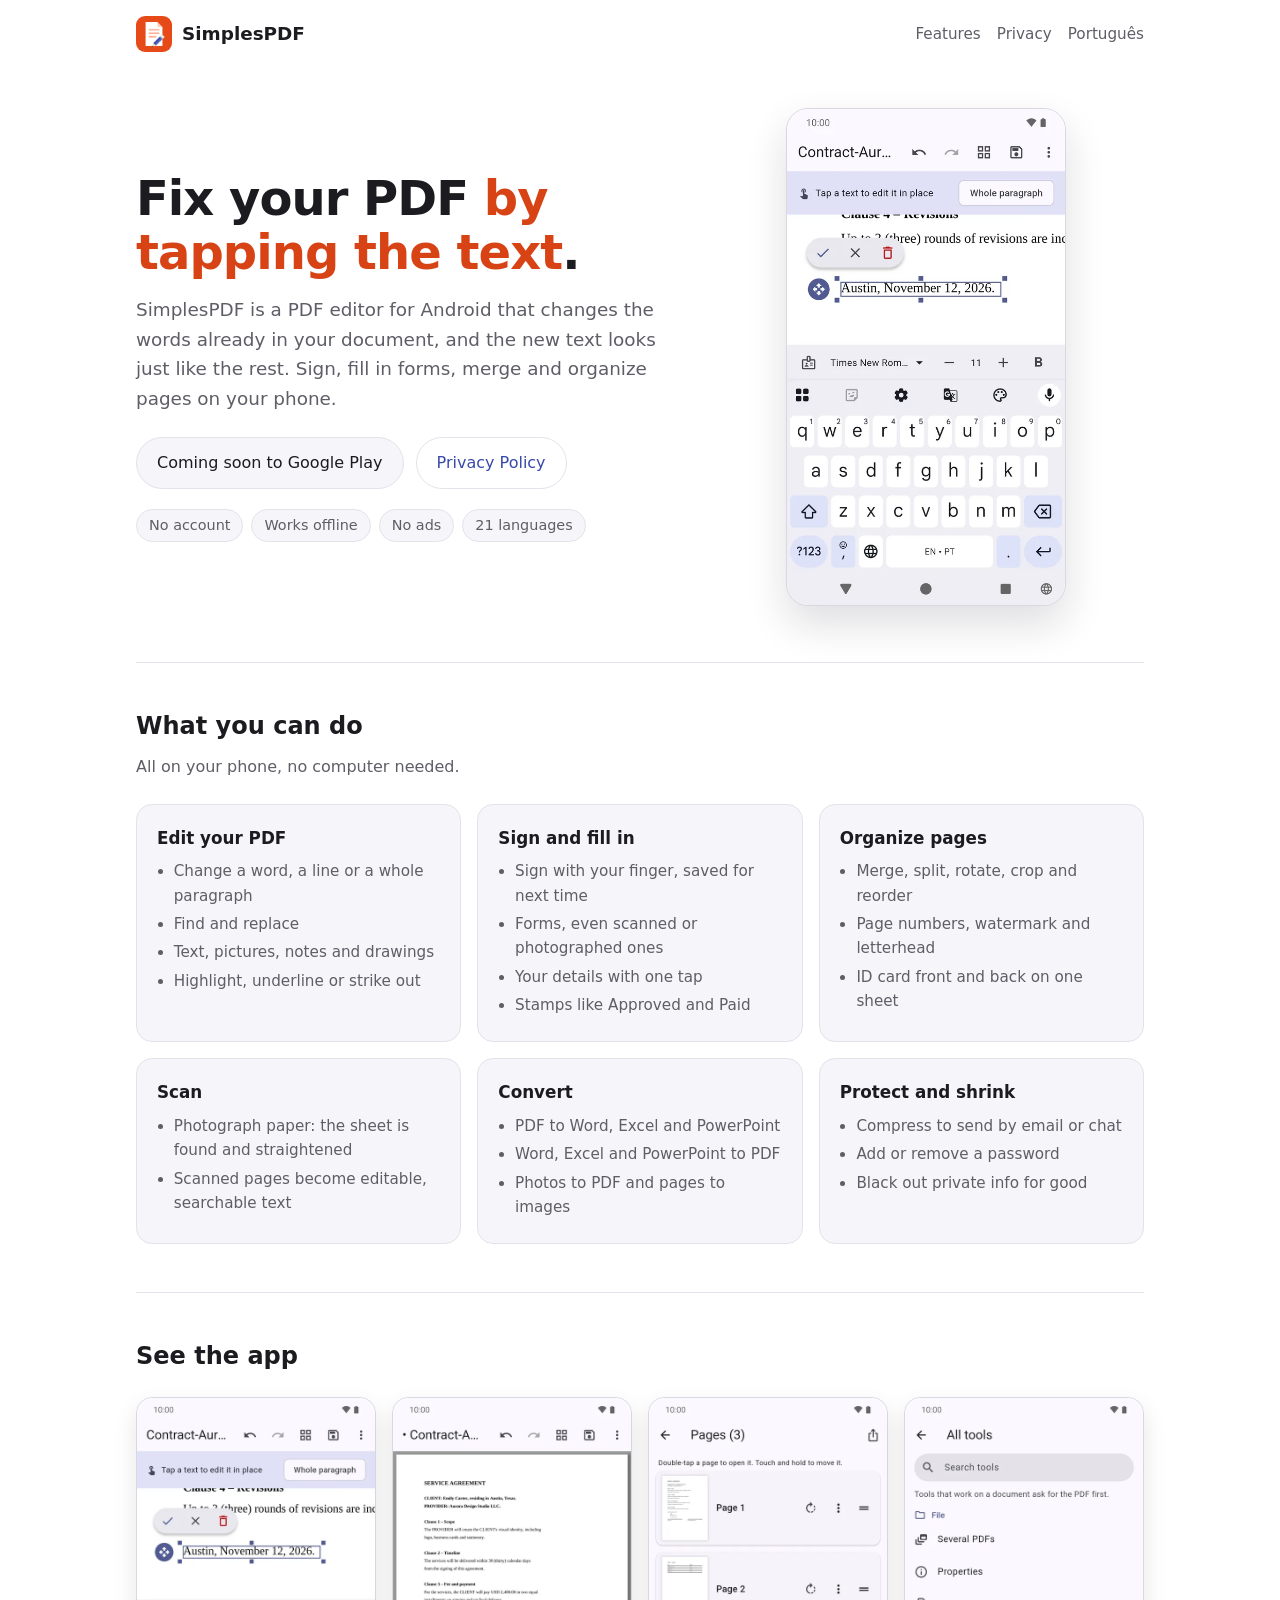
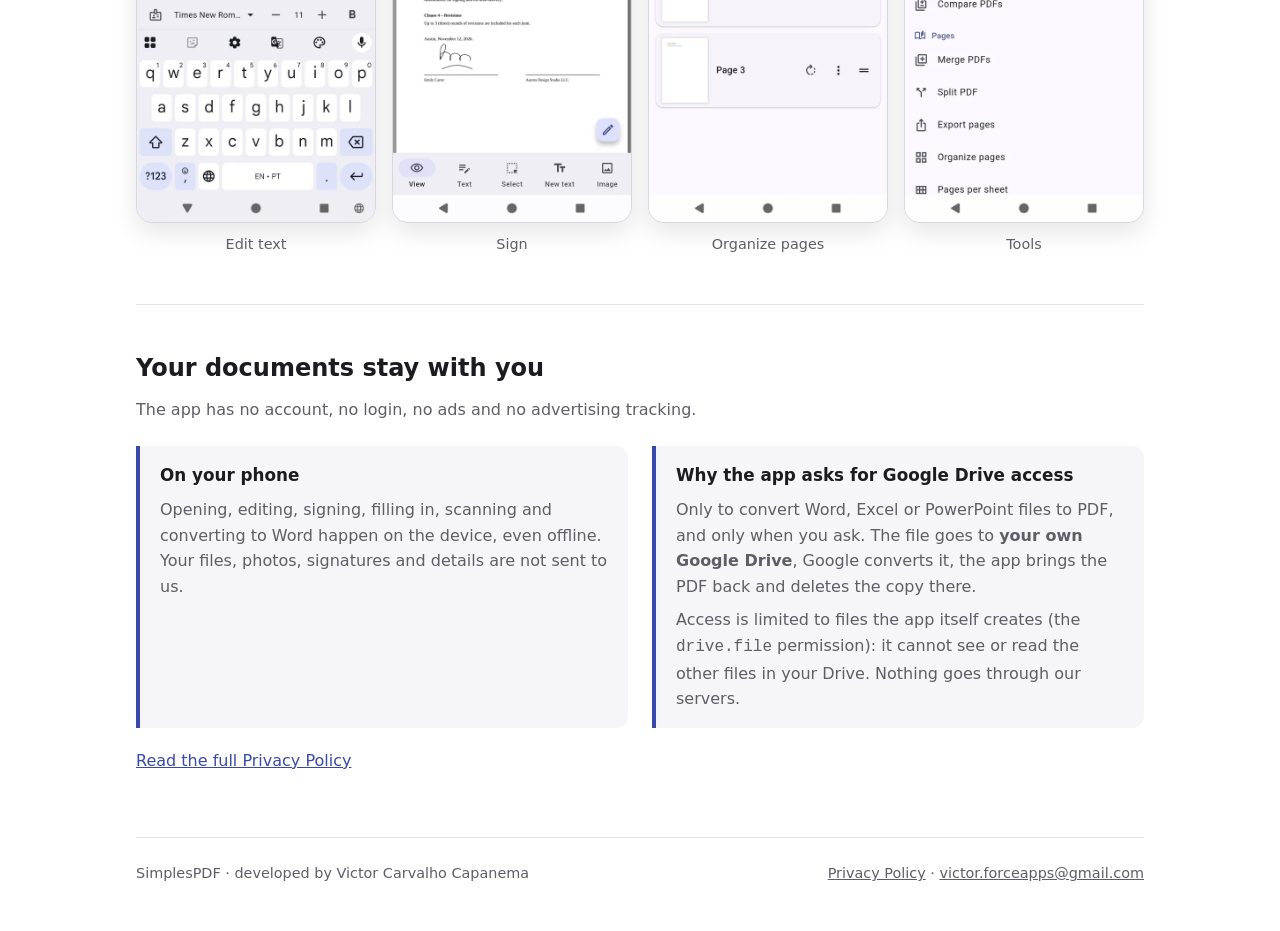
==== en/index.html @ be230e7e "New home page: features, screenshots, Google Drive explanation, English version with browser-languag" ====
<!doctype html>
<html lang="en">
<head>
<meta charset="utf-8">
<meta name="viewport" content="width=device-width, initial-scale=1">
<title>SimplesPDF – PDF editor for Android</title>
<meta name="description" content="SimplesPDF: edit the text already in your PDF, sign, fill in forms, merge and organize pages on your phone. No account, works offline.">
<link rel="icon" href="../favicon.png">
<link rel="stylesheet" href="../style.css">
<link rel="alternate" hreflang="pt-BR" href="../">
<link rel="alternate" hreflang="en" href="./">
</head>
<body class="home">
<main>

<header class="topbar">
  <a class="brand" href="./"><img src="../img/icon-192.png" alt="" width="36" height="36">SimplesPDF</a>
  <nav>
    <a class="hide-sm" href="#features">Features</a>
    <a class="hide-sm" href="#privacy">Privacy</a>
    <a href="../" hreflang="pt-BR" lang="pt-BR" onclick="try{localStorage.setItem('lang','pt')}catch(e){}">Português</a>
  </nav>
</header>

<section class="hero">
  <div>
    <h1>Fix your PDF <em>by tapping the text</em>.</h1>
    <p class="lead">SimplesPDF is a PDF editor for Android that changes the words already in your document,
    and the new text looks just like the rest. Sign, fill in forms, merge and organize pages on your phone.</p>
    <div class="cta">
      <span class="badge soon">Coming soon to Google Play</span>
      <a class="badge ghost" href="../privacy/">Privacy Policy</a>
    </div>
    <ul class="pill-list">
      <li>No account</li>
      <li>Works offline</li>
      <li>No ads</li>
      <li>21 languages</li>
    </ul>
  </div>
  <div class="hero-shot">
    <img class="phone" src="../img/03-edit-en.webp" width="540" height="960"
         alt="SimplesPDF editing the date of a contract right in the PDF text">
  </div>
</section>

<section class="block" id="features">
  <h2>What you can do</h2>
  <p class="section-lead">All on your phone, no computer needed.</p>
  <div class="features">
    <div class="feature">
      <h3>Edit your PDF</h3>
      <ul>
        <li>Change a word, a line or a whole paragraph</li>
        <li>Find and replace</li>
        <li>Text, pictures, notes and drawings</li>
        <li>Highlight, underline or strike out</li>
      </ul>
    </div>
    <div class="feature">
      <h3>Sign and fill in</h3>
      <ul>
        <li>Sign with your finger, saved for next time</li>
        <li>Forms, even scanned or photographed ones</li>
        <li>Your details with one tap</li>
        <li>Stamps like Approved and Paid</li>
      </ul>
    </div>
    <div class="feature">
      <h3>Organize pages</h3>
      <ul>
        <li>Merge, split, rotate, crop and reorder</li>
        <li>Page numbers, watermark and letterhead</li>
        <li>ID card front and back on one sheet</li>
      </ul>
    </div>
    <div class="feature">
      <h3>Scan</h3>
      <ul>
        <li>Photograph paper: the sheet is found and straightened</li>
        <li>Scanned pages become editable, searchable text</li>
      </ul>
    </div>
    <div class="feature">
      <h3>Convert</h3>
      <ul>
        <li>PDF to Word, Excel and PowerPoint</li>
        <li>Word, Excel and PowerPoint to PDF</li>
        <li>Photos to PDF and pages to images</li>
      </ul>
    </div>
    <div class="feature">
      <h3>Protect and shrink</h3>
      <ul>
        <li>Compress to send by email or chat</li>
        <li>Add or remove a password</li>
        <li>Black out private info for good</li>
      </ul>
    </div>
  </div>
</section>

<section class="block">
  <h2>See the app</h2>
  <div class="gallery">
    <figure><img class="phone" src="../img/03-edit-en.webp" width="540" height="960" loading="lazy" alt="Editing the text of a contract"><figcaption>Edit text</figcaption></figure>
    <figure><img class="phone" src="../img/04-sign-en.webp" width="540" height="960" loading="lazy" alt="Signing a document with a finger"><figcaption>Sign</figcaption></figure>
    <figure><img class="phone" src="../img/05-pages-en.webp" width="540" height="960" loading="lazy" alt="Page thumbnails to reorder"><figcaption>Organize pages</figcaption></figure>
    <figure><img class="phone" src="../img/06-tools-en.webp" width="540" height="960" loading="lazy" alt="List of the app's tools"><figcaption>Tools</figcaption></figure>
  </div>
</section>

<section class="block" id="privacy">
  <h2>Your documents stay with you</h2>
  <p class="section-lead">The app has no account, no login, no ads and no advertising tracking.</p>
  <div class="privacy-grid">
    <div class="callout">
      <h3>On your phone</h3>
      <p>Opening, editing, signing, filling in, scanning and converting to Word happen on the device,
      even offline. Your files, photos, signatures and details are not sent to us.</p>
    </div>
    <div class="callout" id="google-drive">
      <h3>Why the app asks for Google Drive access</h3>
      <p>Only to convert Word, Excel or PowerPoint files to PDF, and only when you ask. The file goes to
      <strong>your own Google Drive</strong>, Google converts it, the app brings the PDF back and deletes the copy there.</p>
      <p>Access is limited to files the app itself creates (the <code>drive.file</code> permission): it cannot
      see or read the other files in your Drive. Nothing goes through our servers.</p>
    </div>
  </div>
  <p style="margin-top:20px"><a href="../privacy/">Read the full Privacy Policy</a></p>
</section>

<footer class="site">
  <span>SimplesPDF · developed by Victor Carvalho Capanema</span>
  <span><a href="../privacy/">Privacy Policy</a> · <a href="mailto:victor.forceapps@gmail.com">victor.forceapps@gmail.com</a></span>
</footer>

</main>
</body>
</html>
---- style.css ----
:root {
  --bg: #ffffff;
  --surface: #f6f5fa;
  --text: #1c1b1f;
  --muted: #5f5d66;
  --link: #3949ab;
  --line: #e4e2ea;
  --brand: #d84315;
  --brand-ink: #ffffff;
  --accent: #3949ab;
  --shot-border: #d9d7e0;
}
@media (prefers-color-scheme: dark) {
  :root {
    --bg: #131318;
    --surface: #1c1b22;
    --text: #e6e1e9;
    --muted: #a8a4b0;
    --link: #9fa8ff;
    --line: #2e2d35;
    --brand: #ff8a65;
    --brand-ink: #1a0d08;
    --accent: #9fa8ff;
    --shot-border: #34333c;
  }
}
* { box-sizing: border-box; }
body {
  margin: 0;
  background: var(--bg);
  color: var(--text);
  font: 16px/1.6 system-ui, -apple-system, "Segoe UI", Roboto, sans-serif;
}
main { max-width: 720px; margin: 0 auto; padding: 32px 16px 64px; }
h1 { font-size: 1.8rem; line-height: 1.25; margin: 0 0 4px; }
h2 { font-size: 1.2rem; margin: 32px 0 8px; padding-top: 16px; border-top: 1px solid var(--line); }
a { color: var(--link); }
.meta, .lang { color: var(--muted); font-size: 0.9rem; }
.lang { text-align: right; margin: 0 0 8px; }
ul { padding-left: 1.2em; }
li { margin: 4px 0; }

/* ---------- Home page ---------- */
.home main { max-width: 1040px; padding: 0 16px 48px; }
.home h2 { border-top: 0; padding-top: 0; margin: 0 0 12px; font-size: 1.5rem; line-height: 1.3; }
.section-lead { color: var(--muted); margin: 0; max-width: 40em; }
.topbar {
  display: flex; align-items: center; justify-content: space-between;
  gap: 12px; padding: 16px 0;
}
.brand { display: flex; align-items: center; gap: 10px; font-weight: 700; font-size: 1.15rem; color: var(--text); text-decoration: none; }
.brand img { width: 36px; height: 36px; border-radius: 9px; }
.topbar nav { display: flex; gap: 16px; font-size: 0.95rem; }
.topbar nav a { color: var(--muted); text-decoration: none; }
.topbar nav a:hover { color: var(--text); text-decoration: underline; }

.hero {
  display: grid; grid-template-columns: 1.1fr 0.9fr; gap: 40px; align-items: center;
  padding: 40px 0 56px;
}
.hero h1 { font-size: clamp(2rem, 4.5vw, 3rem); line-height: 1.12; letter-spacing: -0.02em; margin: 0 0 16px; }
.hero h1 em { font-style: normal; color: var(--brand); }
.hero p.lead { font-size: 1.15rem; color: var(--muted); margin: 0 0 24px; max-width: 34em; }
.cta { display: flex; flex-wrap: wrap; gap: 12px; align-items: center; }
.badge {
  display: inline-flex; align-items: center; gap: 8px;
  background: var(--brand); color: var(--brand-ink);
  padding: 12px 20px; border-radius: 999px; font-weight: 600; text-decoration: none;
}
.badge.soon { background: var(--surface); color: var(--text); border: 1px solid var(--line); font-weight: 500; }
.badge.ghost { background: transparent; color: var(--link); border: 1px solid var(--line); font-weight: 500; }
.pill-list { display: flex; flex-wrap: wrap; gap: 8px; list-style: none; padding: 0; margin: 20px 0 0; }
.pill-list li { margin: 0; font-size: 0.9rem; color: var(--muted); background: var(--surface); border: 1px solid var(--line); padding: 4px 12px; border-radius: 999px; }
.hero-shot { justify-self: center; width: 100%; display: flex; justify-content: center; }

.phone {
  width: 100%; max-width: 280px; aspect-ratio: 9 / 16; height: auto; display: block;
  border-radius: 22px; border: 1px solid var(--shot-border);
  box-shadow: 0 18px 40px rgba(20, 20, 40, 0.14);
  background: var(--surface);
}

section.block { padding: 48px 0; border-top: 1px solid var(--line); }
.features { display: grid; grid-template-columns: repeat(3, 1fr); gap: 16px; margin-top: 24px; }
.feature { background: var(--surface); border: 1px solid var(--line); border-radius: 16px; padding: 20px; }
.feature h3 { margin: 0 0 8px; font-size: 1.05rem; }
.feature ul { margin: 0; padding-left: 1.1em; color: var(--muted); font-size: 0.95rem; }

.gallery { display: grid; grid-template-columns: repeat(4, 1fr); gap: 16px; margin-top: 24px; }
.gallery figure { margin: 0; text-align: center; }
.gallery figcaption { font-size: 0.9rem; color: var(--muted); margin-top: 10px; }
.gallery .phone { max-width: 100%; border-radius: 16px; box-shadow: 0 10px 24px rgba(20, 20, 40, 0.10); }

.privacy-grid { display: grid; grid-template-columns: 1fr 1fr; gap: 24px; margin-top: 24px; }
.callout { border-left: 4px solid var(--accent); background: var(--surface); padding: 16px 20px; border-radius: 0 12px 12px 0; }
.callout h3 { margin: 0 0 8px; font-size: 1.05rem; }
.callout p, .callout ul { margin: 0 0 8px; color: var(--muted); }
.callout p:last-child, .callout ul:last-child { margin-bottom: 0; }

footer.site {
  border-top: 1px solid var(--line); padding: 24px 0 0;
  display: flex; flex-wrap: wrap; gap: 8px 24px; justify-content: space-between;
  color: var(--muted); font-size: 0.9rem;
}
footer.site a { color: var(--muted); }

@media (max-width: 860px) {
  .hero { grid-template-columns: 1fr; gap: 32px; padding-top: 24px; }
  .features { grid-template-columns: 1fr 1fr; }
  .gallery { grid-template-columns: 1fr 1fr; }
  .privacy-grid { grid-template-columns: 1fr; }
}
@media (max-width: 540px) {
  .features { grid-template-columns: 1fr; }
  .topbar nav .hide-sm { display: none; }
  .hero-shot .phone { max-width: 240px; }
}
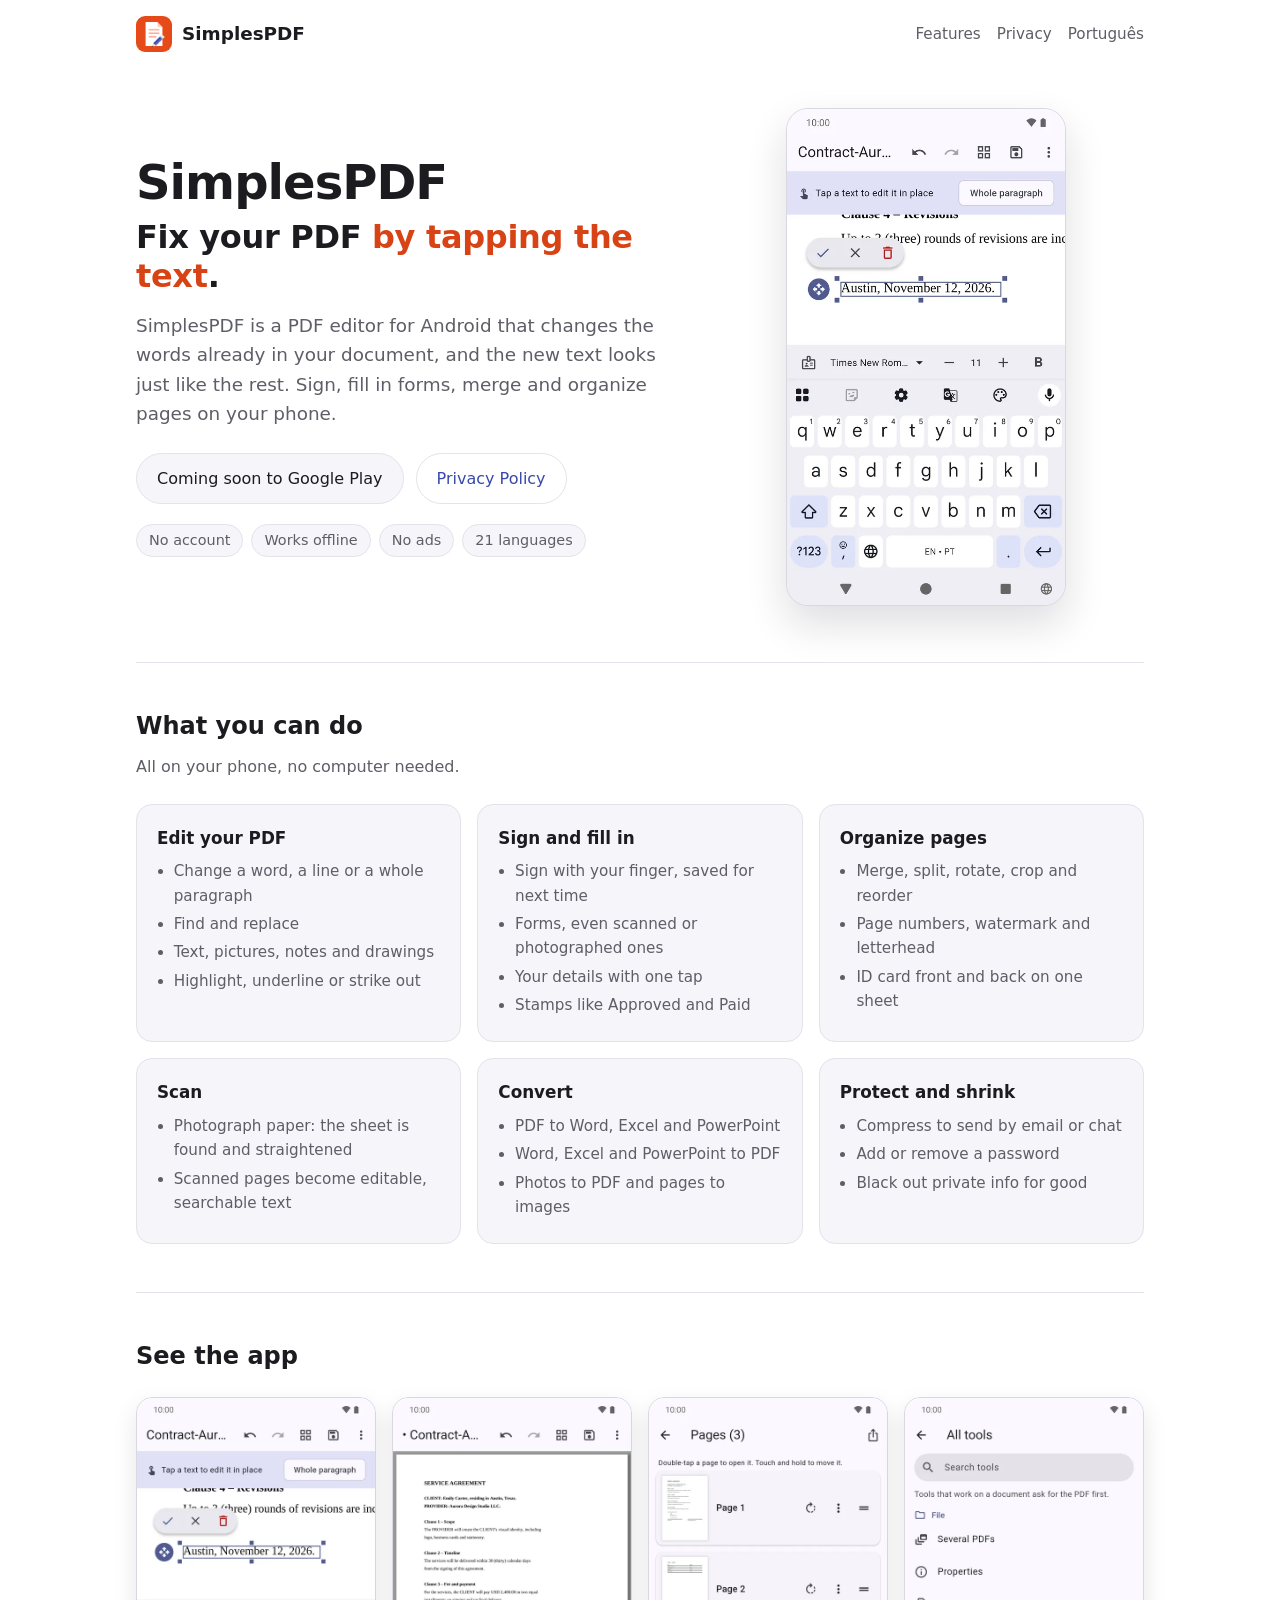
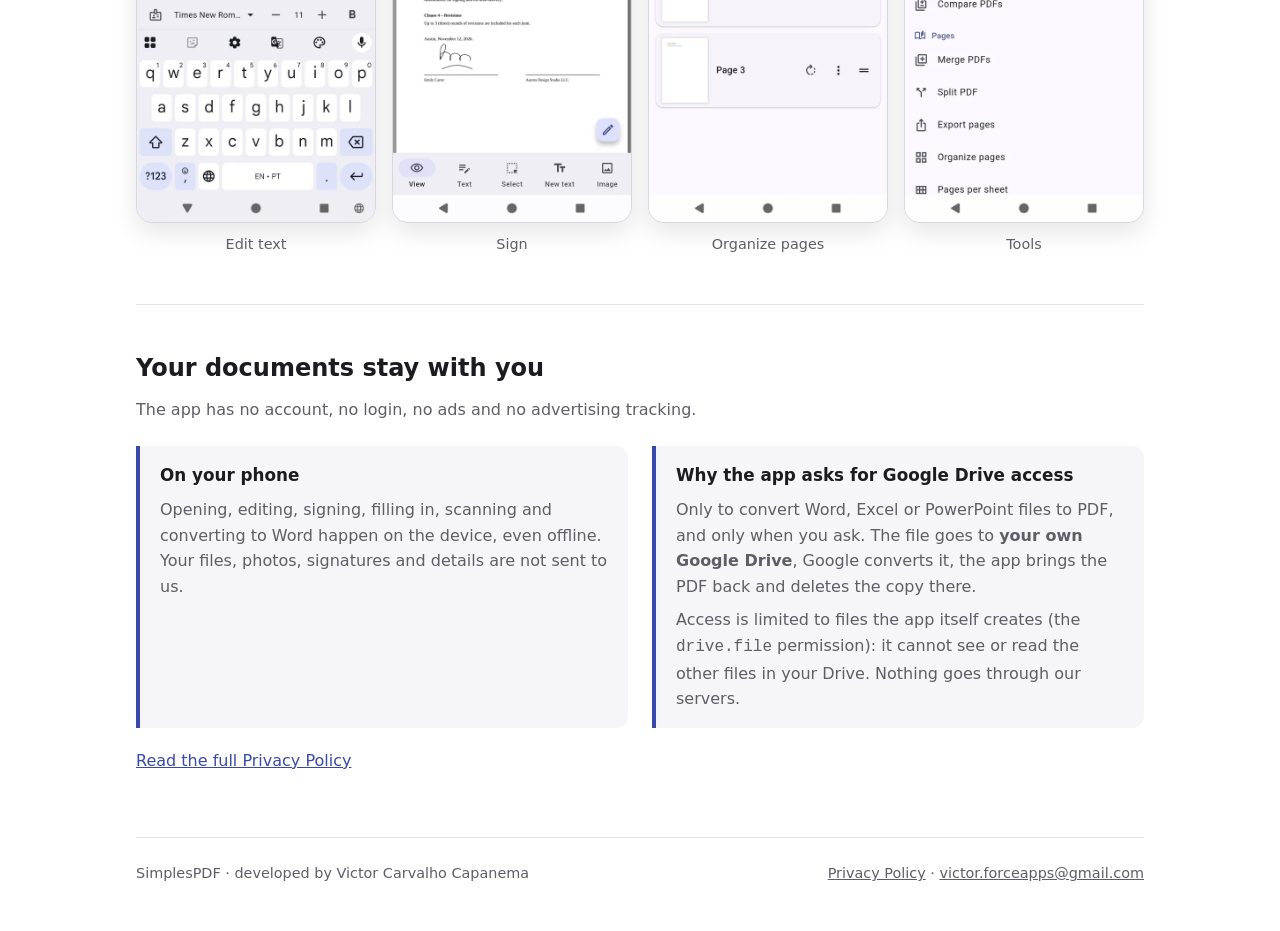
==== commit 75e70a94: "Home page: app name as the main heading, no automatic redirect to English" ====
--- a/en/index.html
+++ b/en/index.html
@@ -3,7 +3,7 @@
 <head>
 <meta charset="utf-8">
 <meta name="viewport" content="width=device-width, initial-scale=1">
-<title>SimplesPDF – PDF editor for Android</title>
+<title>SimplesPDF</title>
 <meta name="description" content="SimplesPDF: edit the text already in your PDF, sign, fill in forms, merge and organize pages on your phone. No account, works offline.">
 <link rel="icon" href="../favicon.png">
 <link rel="stylesheet" href="../style.css">
@@ -24,7 +24,8 @@
 
 <section class="hero">
   <div>
-    <h1>Fix your PDF <em>by tapping the text</em>.</h1>
+    <h1>SimplesPDF</h1>
+    <p class="tagline">Fix your PDF <em>by tapping the text</em>.</p>
     <p class="lead">SimplesPDF is a PDF editor for Android that changes the words already in your document,
     and the new text looks just like the rest. Sign, fill in forms, merge and organize pages on your phone.</p>
     <div class="cta">
--- a/style.css
+++ b/style.css
@@ -59,7 +59,9 @@
   padding: 40px 0 56px;
 }
 .hero h1 { font-size: clamp(2rem, 4.5vw, 3rem); line-height: 1.12; letter-spacing: -0.02em; margin: 0 0 16px; }
-.hero h1 em { font-style: normal; color: var(--brand); }
+.hero h1 + .tagline { margin-top: -8px; }
+.hero .tagline { font-size: clamp(1.4rem, 3vw, 2rem); font-weight: 700; line-height: 1.2; letter-spacing: -0.01em; margin: 0 0 16px; }
+.hero .tagline em { font-style: normal; color: var(--brand); }
 .hero p.lead { font-size: 1.15rem; color: var(--muted); margin: 0 0 24px; max-width: 34em; }
 .cta { display: flex; flex-wrap: wrap; gap: 12px; align-items: center; }
 .badge {
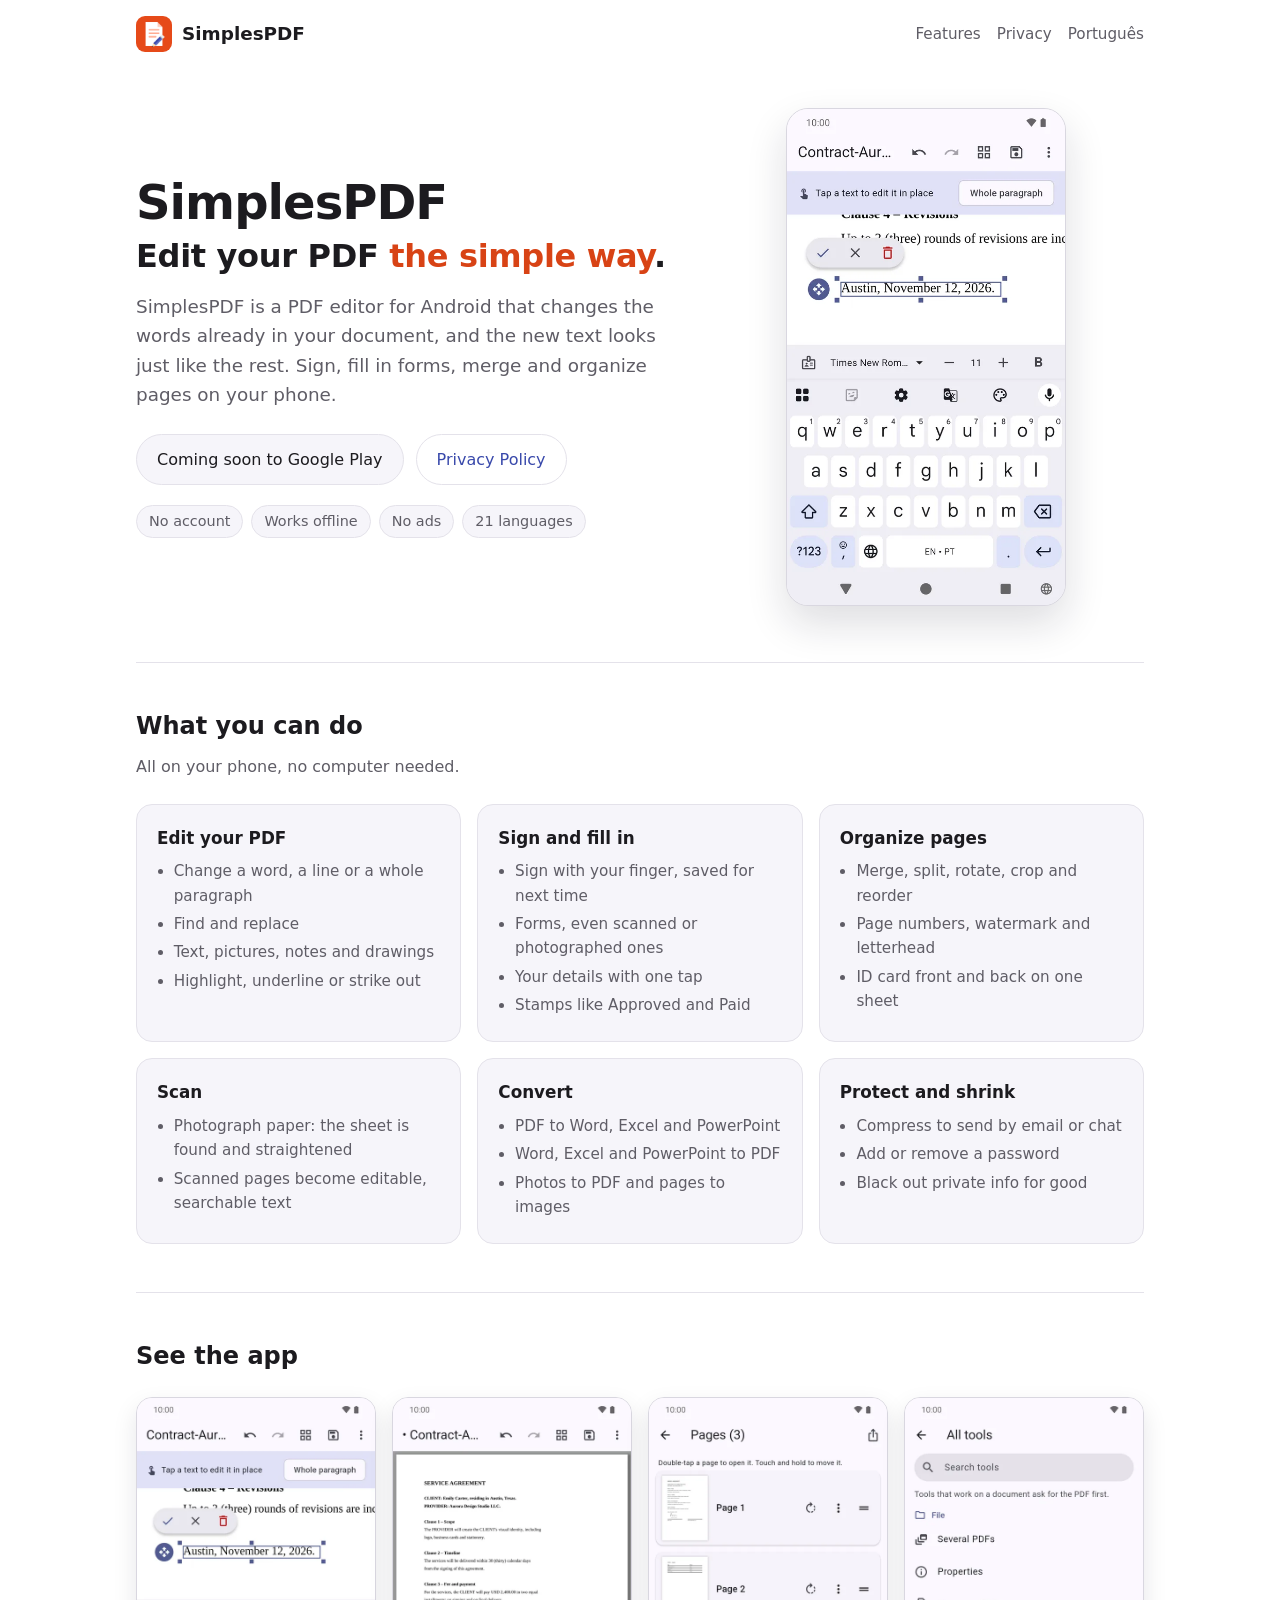
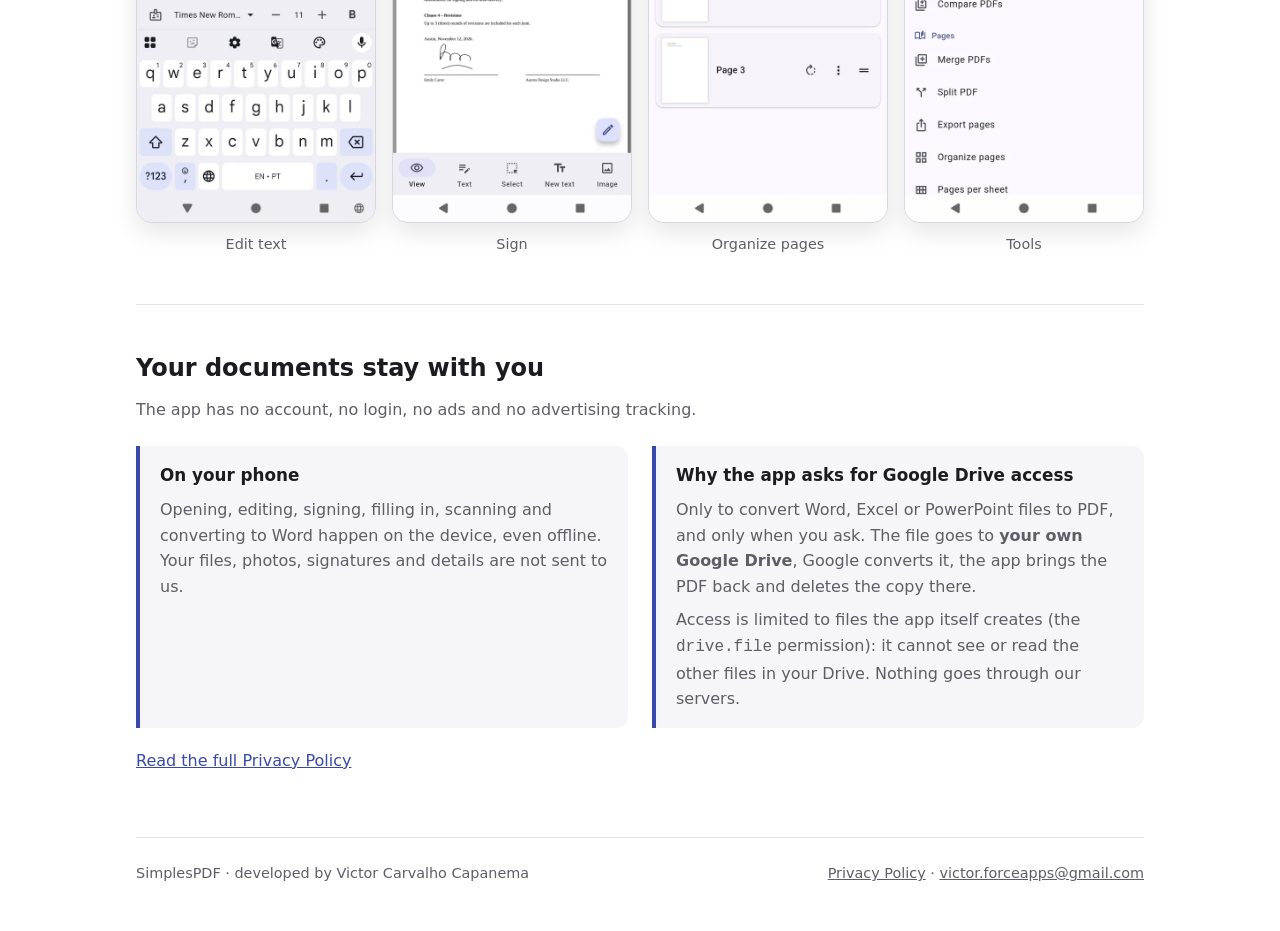
==== commit dd261fb6: "Home page: tagline 'Edite o PDF de maneira simples' / 'Edit your PDF the simple way'" ====
--- a/en/index.html
+++ b/en/index.html
@@ -25,7 +25,7 @@
 <section class="hero">
   <div>
     <h1>SimplesPDF</h1>
-    <p class="tagline">Fix your PDF <em>by tapping the text</em>.</p>
+    <p class="tagline">Edit your PDF <em>the simple way</em>.</p>
     <p class="lead">SimplesPDF is a PDF editor for Android that changes the words already in your document,
     and the new text looks just like the rest. Sign, fill in forms, merge and organize pages on your phone.</p>
     <div class="cta">
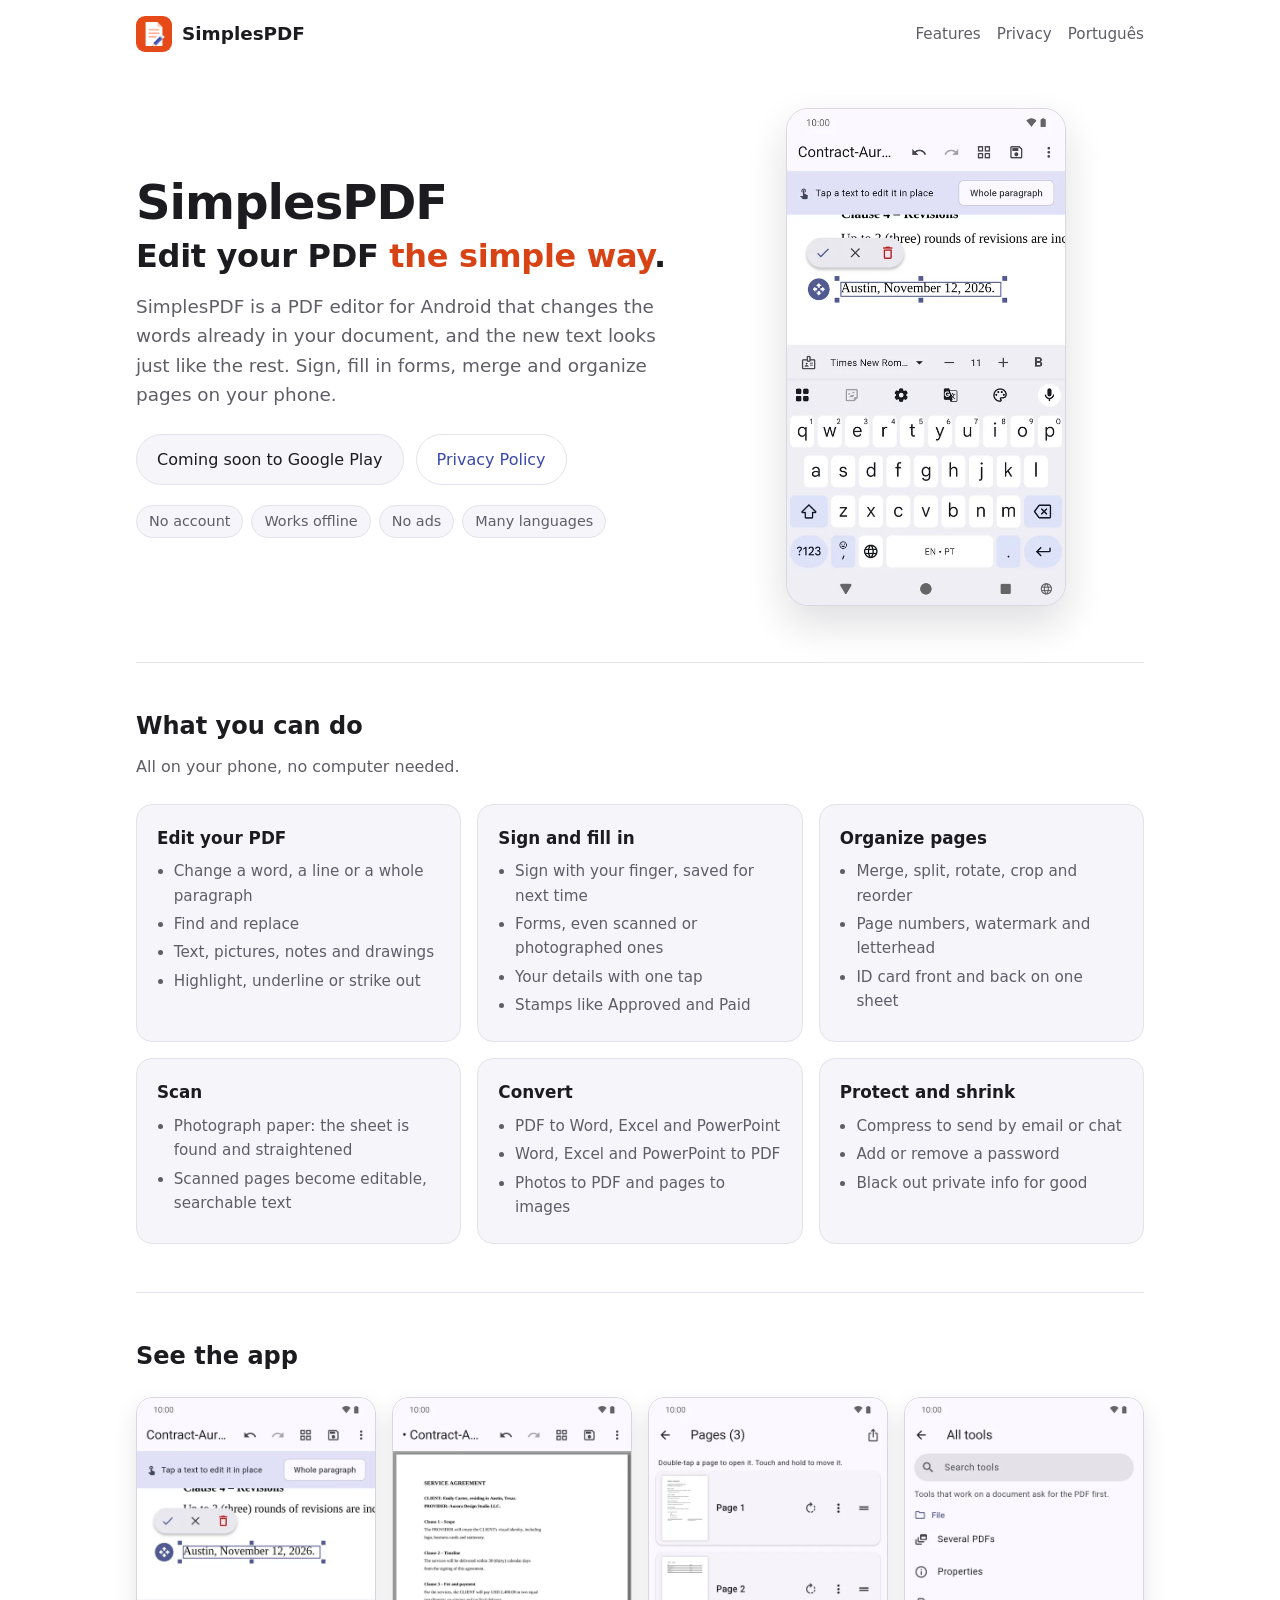
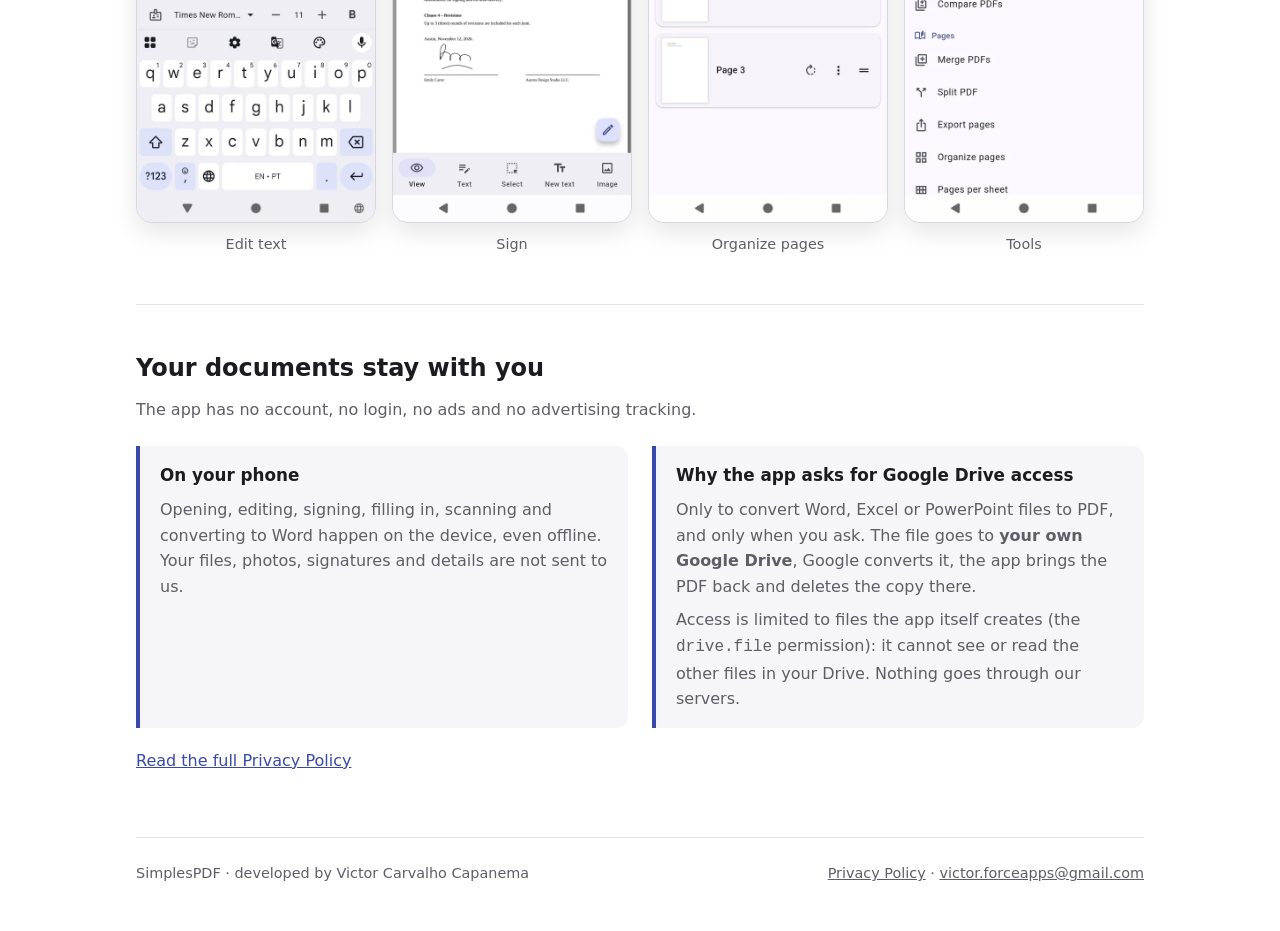
==== commit ed890f5a: "Home page: 'Vários idiomas' / 'Many languages' instead of a count" ====
--- a/en/index.html
+++ b/en/index.html
@@ -36,7 +36,7 @@
       <li>No account</li>
       <li>Works offline</li>
       <li>No ads</li>
-      <li>21 languages</li>
+      <li>Many languages</li>
     </ul>
   </div>
   <div class="hero-shot">
